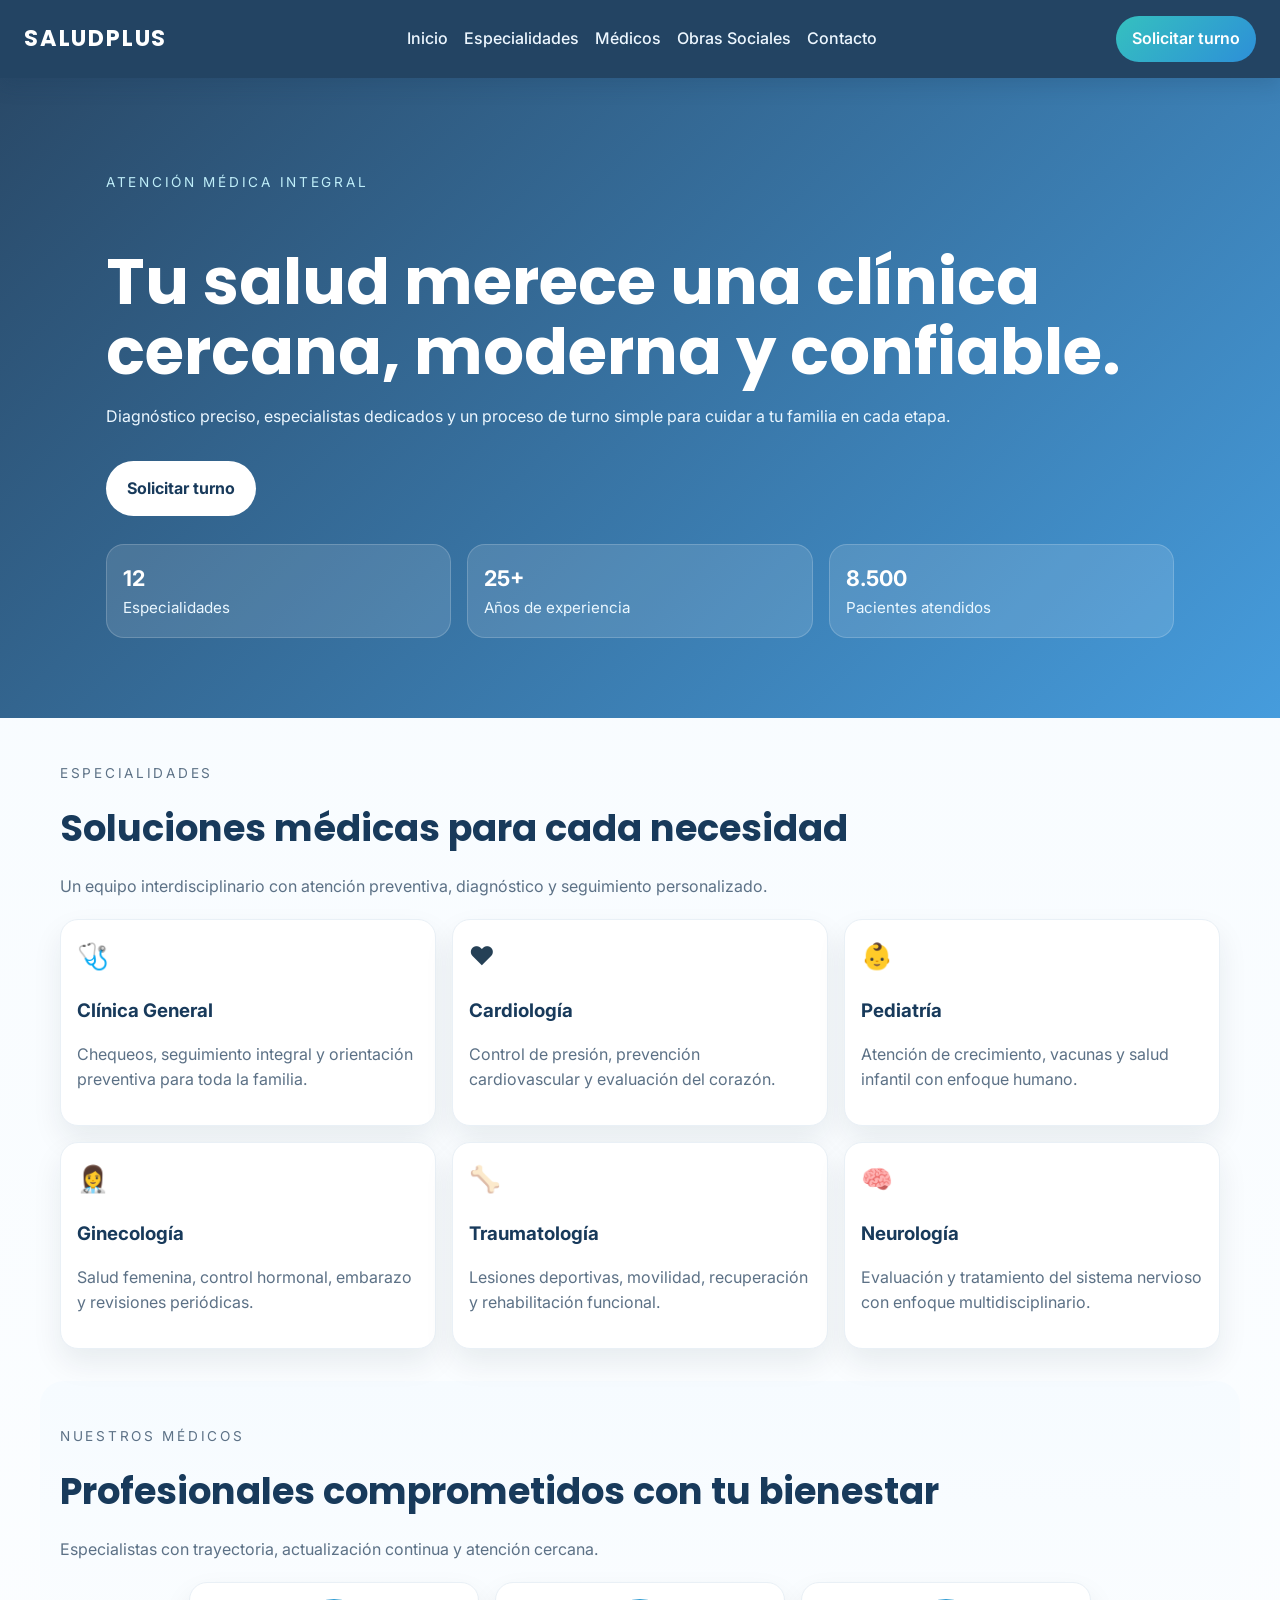
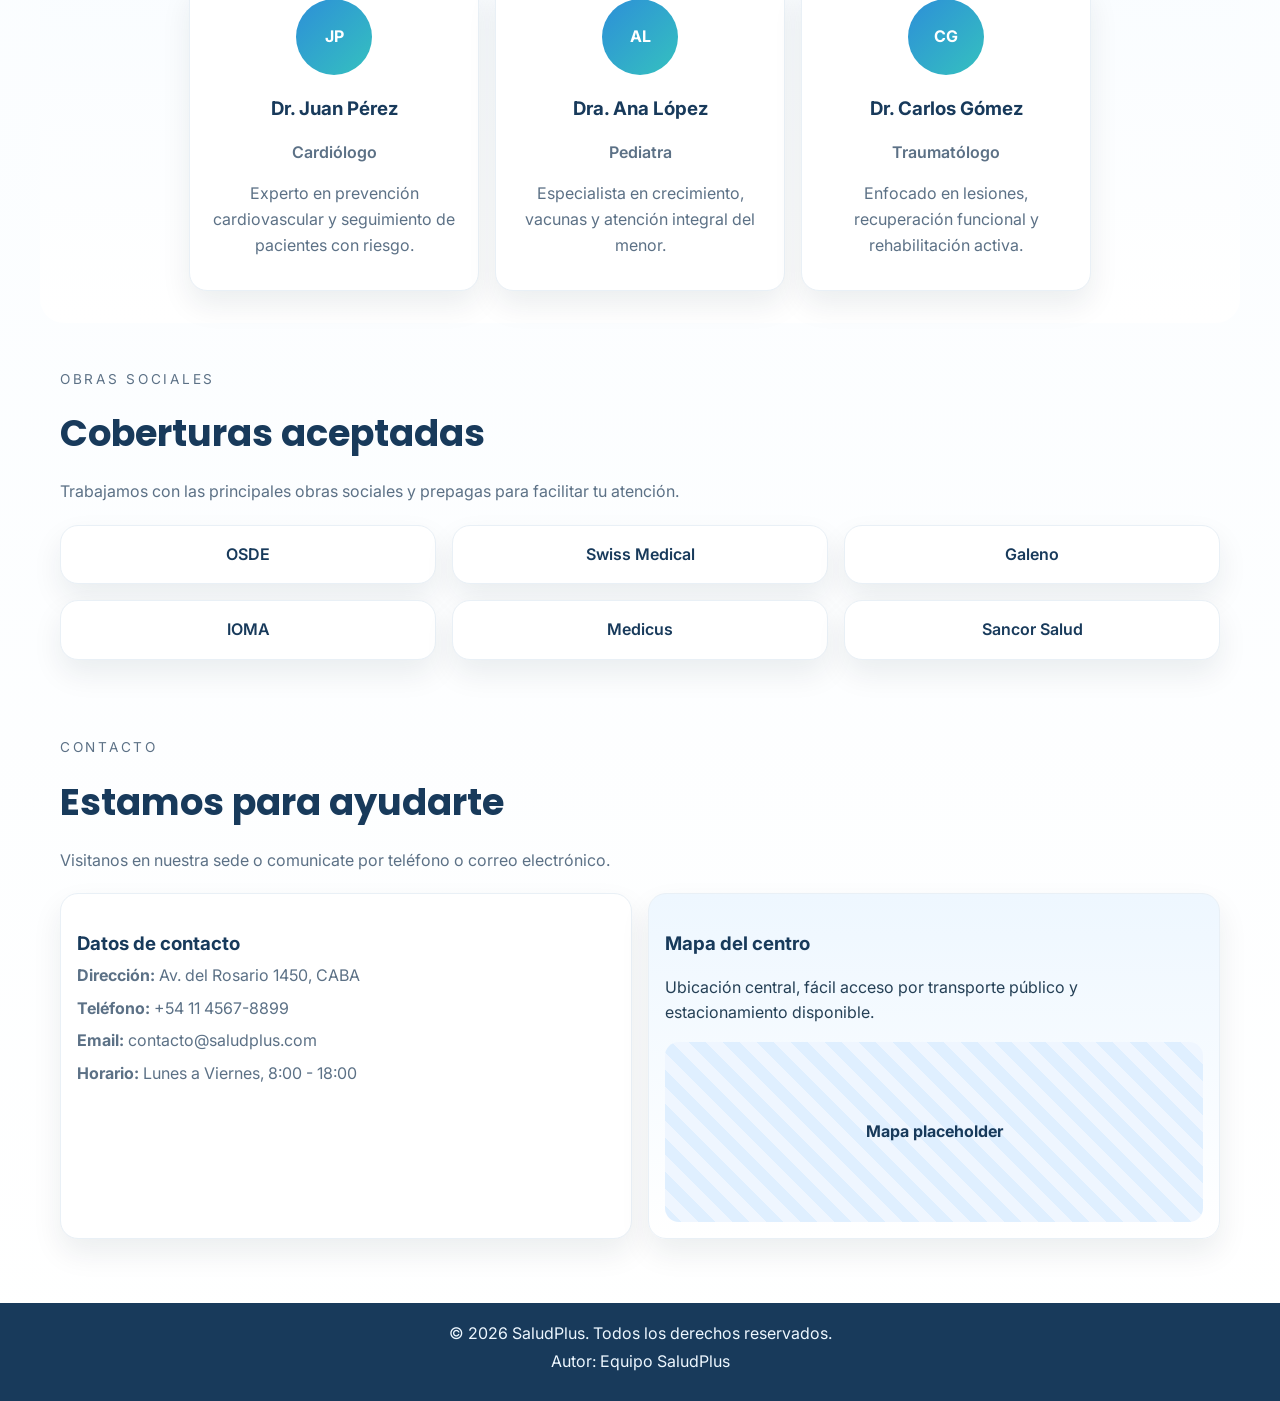
==== index.html @ dac16321 "Primer commit: Etapa 1 (encabezado, secciones y dato de contacto)" ====
<!DOCTYPE html>
<html lang="es">
<head>
  <meta charset="UTF-8">
  <meta name="viewport" content="width=device-width, initial-scale=1.0">
  <meta name="description" content="SaludPlus: clínica médica moderna con especialidades, profesionales y turnos online.">
  <title>SaludPlus | Clínica Médica</title>
  <link rel="preconnect" href="https://fonts.googleapis.com">
  <link rel="preconnect" href="https://fonts.gstatic.com" crossorigin>
  <link href="https://fonts.googleapis.com/css2?family=Inter:wght@400;500;600;700;800&family=Poppins:wght@500;600;700&display=swap" rel="stylesheet">
  <link rel="stylesheet" href="css/style.css">
</head>
<body>
  <header class="header">
    <a class="logo" href="#inicio">SaludPlus</a>
    <nav class="nav">
      <a href="#inicio">Inicio</a>
      <a href="#especialidades">Especialidades</a>
      <a href="#medicos">Médicos</a>
      <a href="#obras-sociales">Obras Sociales</a>
      <a href="#contacto">Contacto</a>
    </nav>
    <a class="nav-cta" href="turnos.html">Solicitar turno</a>
  </header>

  <main>
    <section class="hero" id="inicio">
      <div class="hero-card">
        <p class="eyebrow">Atención médica integral</p>
        <h1>Tu salud merece una clínica cercana, moderna y confiable.</h1>
        <p class="lead">Diagnóstico preciso, especialistas dedicados y un proceso de turno simple para cuidar a tu familia en cada etapa.</p>
        <a class="hero-button" href="turnos.html">Solicitar turno</a>
        <div class="trust-grid">
          <article><strong>12</strong><span>Especialidades</span></article>
          <article><strong>25+</strong><span>Años de experiencia</span></article>
          <article><strong>8.500</strong><span>Pacientes atendidos</span></article>
        </div>
      </div>
    </section>

    <section class="section" id="especialidades">
      <div class="section-heading">
        <p class="eyebrow">Especialidades</p>
        <h2>Soluciones médicas para cada necesidad</h2>
        <p>Un equipo interdisciplinario con atención preventiva, diagnóstico y seguimiento personalizado.</p>
      </div>
      <div class="specialties-grid">
        <article class="card"><span class="badge">🩺</span><h3>Clínica General</h3><p>Chequeos, seguimiento integral y orientación preventiva para toda la familia.</p></article>
        <article class="card"><span class="badge">❤️</span><h3>Cardiología</h3><p>Control de presión, prevención cardiovascular y evaluación del corazón.</p></article>
        <article class="card"><span class="badge">👶</span><h3>Pediatría</h3><p>Atención de crecimiento, vacunas y salud infantil con enfoque humano.</p></article>
        <article class="card"><span class="badge">👩‍⚕️</span><h3>Ginecología</h3><p>Salud femenina, control hormonal, embarazo y revisiones periódicas.</p></article>
        <article class="card"><span class="badge">🦴</span><h3>Traumatología</h3><p>Lesiones deportivas, movilidad, recuperación y rehabilitación funcional.</p></article>
        <article class="card"><span class="badge">🧠</span><h3>Neurología</h3><p>Evaluación y tratamiento del sistema nervioso con enfoque multidisciplinario.</p></article>
      </div>
    </section>

    <section class="section doctors-section" id="medicos">
      <div class="section-heading">
        <p class="eyebrow">Nuestros médicos</p>
        <h2>Profesionales comprometidos con tu bienestar</h2>
        <p>Especialistas con trayectoria, actualización continua y atención cercana.</p>
      </div>
      <div class="doctors-grid">
        <article class="doctor-card">
          <div class="avatar">JP</div>
          <h3>Dr. Juan Pérez</h3>
          <p class="role">Cardiólogo</p>
          <p>Experto en prevención cardiovascular y seguimiento de pacientes con riesgo.</p>
        </article>
        <article class="doctor-card">
          <div class="avatar">AL</div>
          <h3>Dra. Ana López</h3>
          <p class="role">Pediatra</p>
          <p>Especialista en crecimiento, vacunas y atención integral del menor.</p>
        </article>
        <article class="doctor-card">
          <div class="avatar">CG</div>
          <h3>Dr. Carlos Gómez</h3>
          <p class="role">Traumatólogo</p>
          <p>Enfocado en lesiones, recuperación funcional y rehabilitación activa.</p>
        </article>
      </div>
    </section>

    <section class="section" id="obras-sociales">
      <div class="section-heading">
        <p class="eyebrow">Obras sociales</p>
        <h2>Coberturas aceptadas</h2>
        <p>Trabajamos con las principales obras sociales y prepagas para facilitar tu atención.</p>
      </div>
      <div class="coverage-grid">
        <article class="coverage-item">OSDE</article>
        <article class="coverage-item">Swiss Medical</article>
        <article class="coverage-item">Galeno</article>
        <article class="coverage-item">IOMA</article>
        <article class="coverage-item">Medicus</article>
        <article class="coverage-item">Sancor Salud</article>
      </div>
    </section>

    <section class="section contact-section" id="contacto">
      <div class="section-heading">
        <p class="eyebrow">Contacto</p>
        <h2>Estamos para ayudarte</h2>
        <p>Visitanos en nuestra sede o comunicate por teléfono o correo electrónico.</p>
      </div>
      <div class="contact-grid">
        <article class="contact-card">
          <h3>Datos de contacto</h3>
          <ul>
            <li><strong>Dirección:</strong> Av. del Rosario 1450, CABA</li>
            <li><strong>Teléfono:</strong> +54 11 4567-8899</li>
            <li><strong>Email:</strong> contacto@saludplus.com</li>
            <li><strong>Horario:</strong> Lunes a Viernes, 8:00 - 18:00</li>
          </ul>
        </article>
        <article class="contact-card map-card">
          <h3>Mapa del centro</h3>
          <p>Ubicación central, fácil acceso por transporte público y estacionamiento disponible.</p>
          <div class="map-placeholder">Mapa placeholder</div>
        </article>
      </div>
    </section>
  </main>

  <footer class="footer">
    <p>© <span id="year"></span> SaludPlus. Todos los derechos reservados.</p>
    <p>Autor: Equipo SaludPlus</p>
  </footer>

  <script>
    document.getElementById('year').textContent = new Date().getFullYear();
  </script>
</body>
</html>
---- css/style.css ----
:root {
  --navy: #183a5b;
  --blue: #2d8fd8;
  --teal: #35c1bf;
  --mint: #e6f8f6;
  --surface: #ffffff;
  --text: #254056;
  --muted: #5c7186;
}

* { box-sizing: border-box; }
html { scroll-behavior: smooth; }
body {
  margin: 0;
  font-family: 'Inter', Arial, sans-serif;
  color: var(--text);
  background: linear-gradient(180deg, #f6fbff 0%, #ffffff 100%);
  line-height: 1.6;
}

img { max-width: 100%; display: block; }
a { text-decoration: none; color: inherit; }
ul { list-style: none; padding: 0; margin: 0; }

.header {
  display: flex;
  align-items: center;
  justify-content: space-between;
  gap: 1rem;
  padding: 1rem 1.5rem;
  position: sticky;
  top: 0;
  z-index: 10;
  background: rgba(24, 58, 91, 0.95);
  color: #fff;
  box-shadow: 0 8px 18px rgba(24, 58, 91, 0.18);
}

.logo {
  font-family: 'Poppins', Arial, sans-serif;
  font-size: 1.4rem;
  font-weight: 700;
  letter-spacing: 0.08em;
  text-transform: uppercase;
}

.nav, .nav-cta { display: flex; align-items: center; gap: 1rem; }
.nav a { color: #edf7ff; font-weight: 500; }
.nav a:hover, .nav-cta:hover { opacity: 0.9; }
.nav-cta {
  padding: 0.65rem 1rem;
  border-radius: 999px;
  background: linear-gradient(135deg, var(--teal), var(--blue));
  color: #fff;
  font-weight: 600;
}

main { padding-bottom: 2rem; }
.section, .hero { padding: 2rem 1.25rem; }
.section { max-width: 1200px; margin: 0 auto; }
.hero {
  background:
    linear-gradient(135deg, rgba(24, 58, 91, 0.92), rgba(45, 143, 216, 0.88)),
    url('https://images.unsplash.com/photo-1576091160550-2173dba999ef?auto=format&fit=crop&w=1200&q=80') center/cover no-repeat;
  color: #fff;
}
.hero-card {
  max-width: 1100px;
  margin: 0 auto;
  padding: 3rem 1rem;
}
.eyebrow {
  text-transform: uppercase;
  letter-spacing: 0.2em;
  font-size: 0.85rem;
  color: #bfeef9;
}
.hero h1, .section h2 {
  font-family: 'Poppins', Arial, sans-serif;
  color: #fff;
}
.hero h1 { font-size: clamp(2.4rem, 6vw, 4rem); line-height: 1.1; margin-bottom: 0.75rem; }
.lead, .section-heading p { color: #ebf7ff; }
.hero-button {
  display: inline-block;
  margin-top: 1rem;
  padding: 0.9rem 1.3rem;
  border-radius: 999px;
  background: #fff;
  color: var(--navy);
  font-weight: 700;
}
.trust-grid {
  display: grid;
  grid-template-columns: repeat(3, 1fr);
  gap: 1rem;
  margin-top: 1.75rem;
}
.trust-grid article {
  background: rgba(255,255,255,0.12);
  border: 1px solid rgba(255,255,255,0.18);
  border-radius: 18px;
  padding: 1rem;
}
.trust-grid strong { display: block; font-size: 1.35rem; color: #fff; }
.trust-grid span { color: #eaf7ff; font-size: 0.95rem; }

.section-heading { margin-bottom: 1.25rem; }
.section-heading h2 {
  color: var(--navy);
  font-size: clamp(1.7rem, 4vw, 2.3rem);
  margin: 0.2rem 0 0.4rem;
}
.section-heading p { color: var(--muted); }

.specialties-grid {
  display: grid;
  grid-template-columns: repeat(3, minmax(0, 1fr));
  gap: 1rem;
}
.card, .doctor-card, .contact-card, .coverage-item {
  background: var(--surface);
  border-radius: 18px;
  box-shadow: 0 14px 30px rgba(17, 34, 56, 0.08);
  border: 1px solid #e9f0f6;
}
.card { padding: 1rem; }
.badge { font-size: 1.6rem; }
.card h3, .doctor-card h3, .contact-card h3 { color: var(--navy); margin-bottom: 0.25rem; }
.card p, .doctor-card p, .contact-card li { color: var(--muted); }

.doctors-section { background: linear-gradient(180deg, #f6fbff 0%, #ffffff 100%); border-radius: 24px; }
.doctors-grid {
  display: flex;
  flex-wrap: wrap;
  gap: 1rem;
  justify-content: center;
}
.doctor-card { padding: 1rem; width: 290px; text-align: center; }
.avatar {
  width: 76px; height: 76px; margin: 0 auto 0.8rem;
  border-radius: 50%;
  display: grid; place-items: center;
  background: linear-gradient(135deg, var(--blue), var(--teal));
  color: #fff; font-weight: 700;
}
.role { color: var(--blue); font-weight: 600; }

.coverage-grid {
  display: grid;
  grid-template-columns: repeat(3, minmax(0, 1fr));
  gap: 1rem;
}
.coverage-item {
  padding: 1rem;
  text-align: center;
  font-weight: 600;
  color: var(--navy);
}

.contact-grid { display: grid; grid-template-columns: repeat(2, minmax(0, 1fr)); gap: 1rem; }
.contact-card { padding: 1rem; }
.contact-card li { margin-bottom: 0.45rem; }
.map-card { background: linear-gradient(180deg, #eef7ff 0%, #fff 100%); }
.map-placeholder {
  margin-top: 0.8rem;
  min-height: 180px;
  display: grid; place-items: center;
  border-radius: 14px;
  background: repeating-linear-gradient(45deg, #dfefff, #dfefff 12px, #eff6ff 12px, #eff6ff 24px);
  color: var(--navy);
  font-weight: 700;
}

.footer {
  background: var(--navy);
  color: #fff;
  text-align: center;
  padding: 1rem 1.25rem 1.5rem;
}
.footer p { margin: 0.15rem 0; color: #edf7ff; }

@media (max-width: 1024px) {
  .specialties-grid, .coverage-grid { grid-template-columns: repeat(2, 1fr); }
}

@media (max-width: 880px) {
  .header { flex-wrap: wrap; justify-content: center; }
  .nav { flex-wrap: wrap; justify-content: center; }
  .contact-grid { grid-template-columns: 1fr; }
}

@media (max-width: 640px) {
  .hero-card { padding: 2rem 0.2rem; }
  .trust-grid, .specialties-grid, .coverage-grid { grid-template-columns: 1fr; }
  .nav { gap: 0.6rem; font-size: 0.95rem; }
  .nav-cta { width: 100%; justify-content: center; }
}
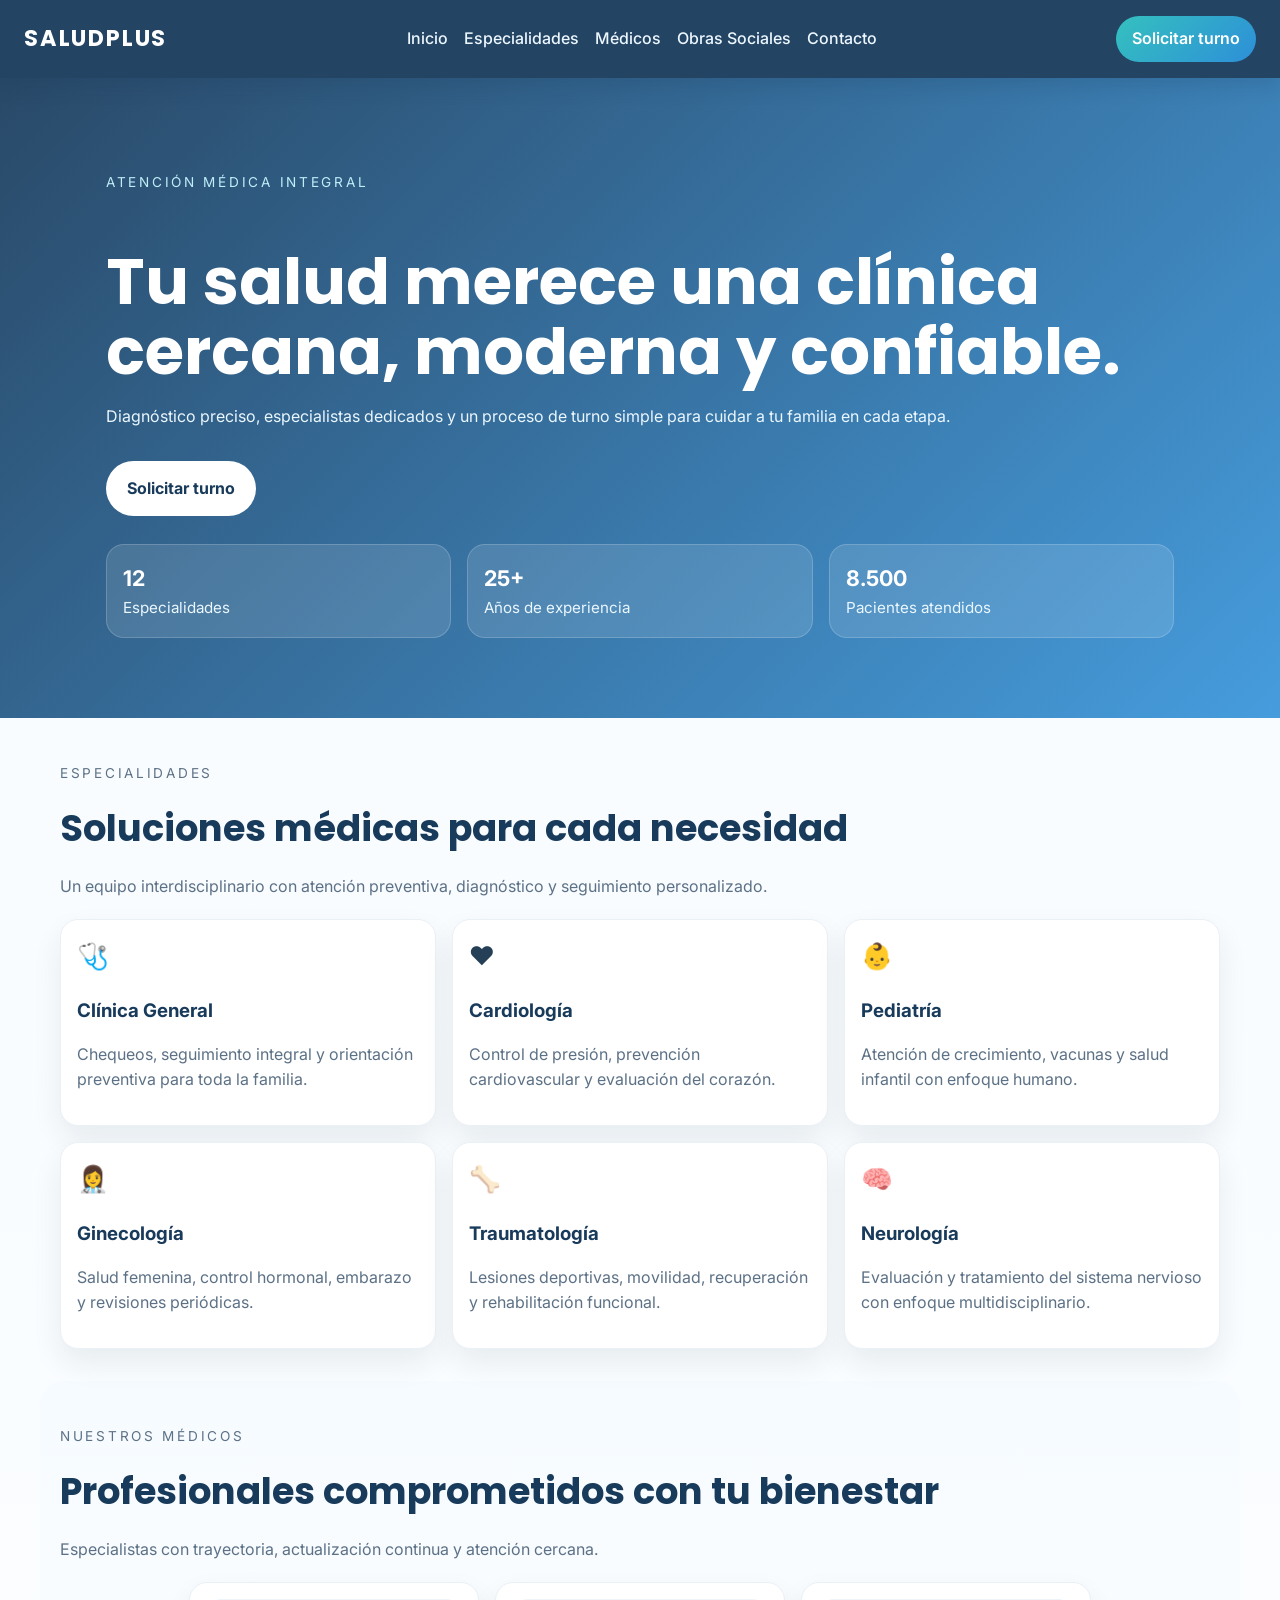
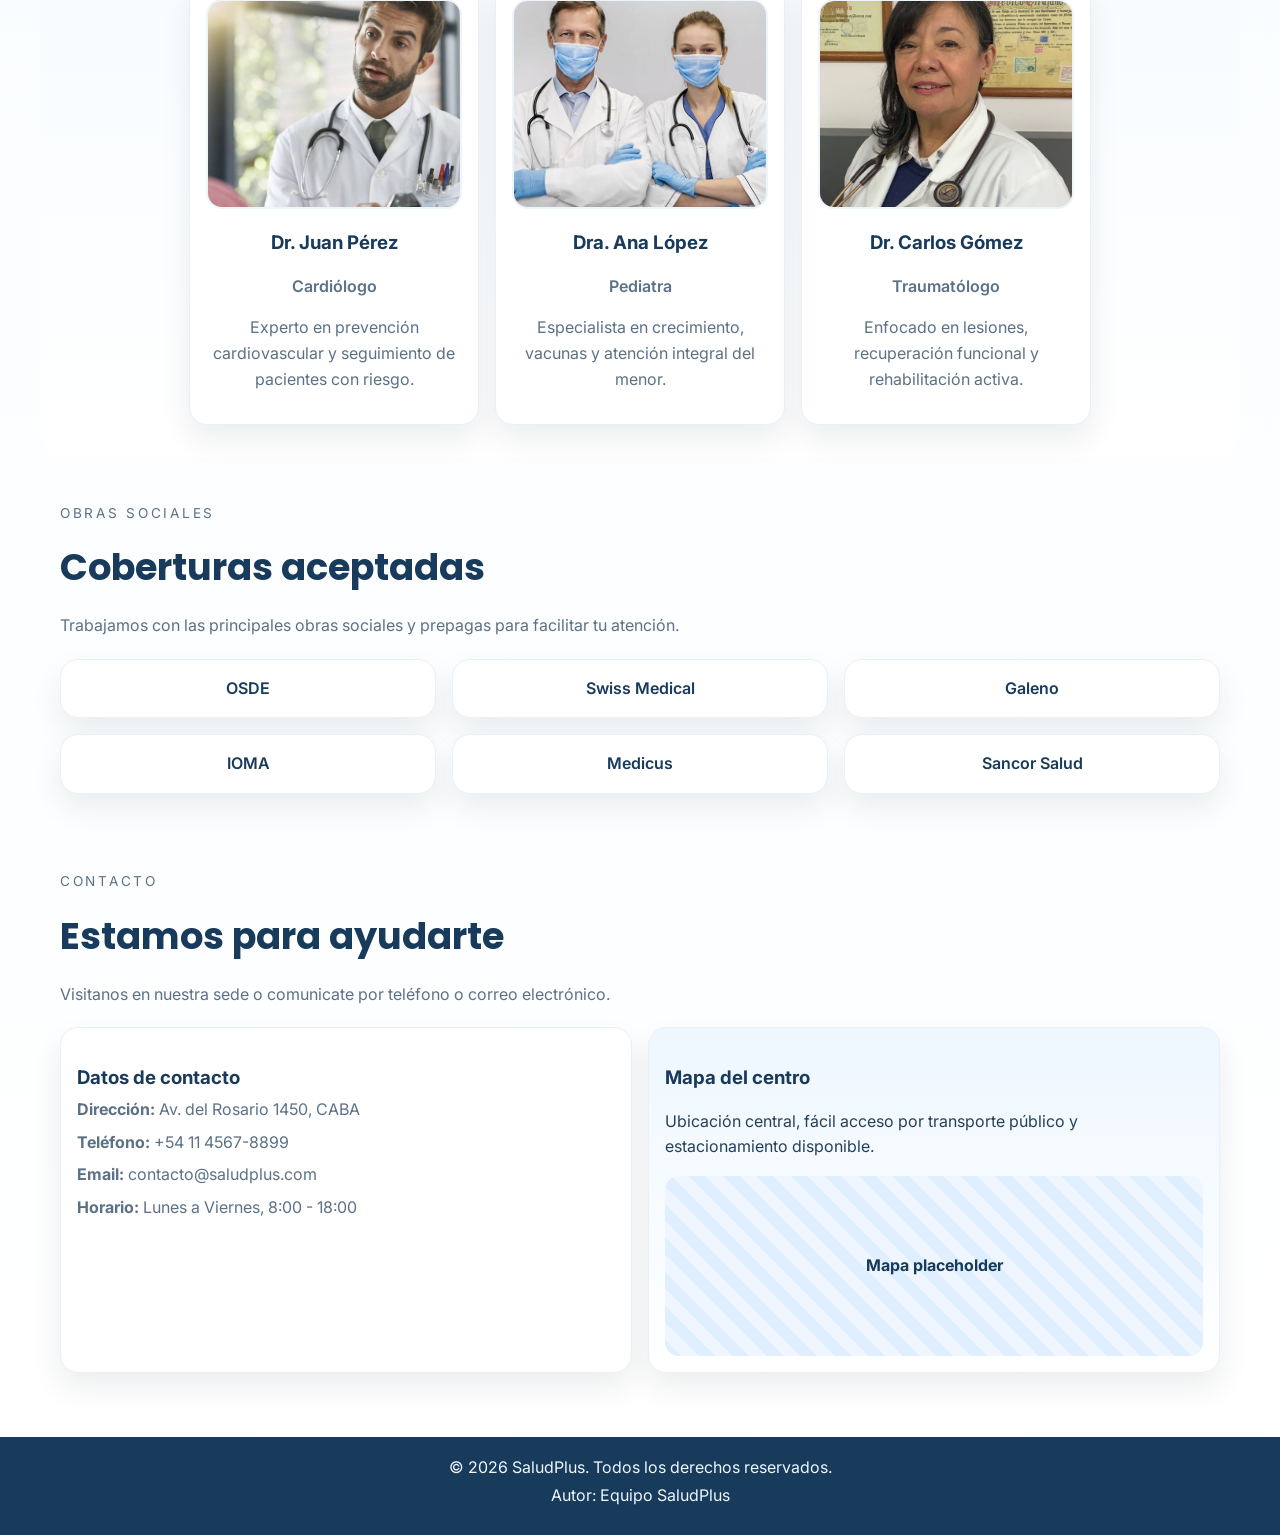
==== commit 53dc1126: "Cuarto  commit: Etapa 4 (Validar estructura segun rubrica)" ====
--- a/index.html
+++ b/index.html
@@ -62,19 +62,19 @@
       </div>
       <div class="doctors-grid">
         <article class="doctor-card">
-          <div class="avatar">JP</div>
+          <img class="doctor-photo" src="medico1.jpg" alt="Profesional médico de SaludPlus" loading="lazy">
           <h3>Dr. Juan Pérez</h3>
           <p class="role">Cardiólogo</p>
           <p>Experto en prevención cardiovascular y seguimiento de pacientes con riesgo.</p>
         </article>
         <article class="doctor-card">
-          <div class="avatar">AL</div>
+          <img class="doctor-photo" src="medicos2.jpg" alt="Equipo médico de SaludPlus" loading="lazy">
           <h3>Dra. Ana López</h3>
           <p class="role">Pediatra</p>
           <p>Especialista en crecimiento, vacunas y atención integral del menor.</p>
         </article>
         <article class="doctor-card">
-          <div class="avatar">CG</div>
+          <img class="doctor-photo" src="medica33.jpg" alt="Profesional médica de SaludPlus" loading="lazy">
           <h3>Dr. Carlos Gómez</h3>
           <p class="role">Traumatólogo</p>
           <p>Enfocado en lesiones, recuperación funcional y rehabilitación activa.</p>
--- a/css/style.css
+++ b/css/style.css
@@ -136,13 +136,23 @@
   gap: 1rem;
   justify-content: center;
 }
-.doctor-card { padding: 1rem; width: 290px; text-align: center; }
-.avatar {
-  width: 76px; height: 76px; margin: 0 auto 0.8rem;
-  border-radius: 50%;
-  display: grid; place-items: center;
-  background: linear-gradient(135deg, var(--blue), var(--teal));
-  color: #fff; font-weight: 700;
+.doctor-card {
+  padding: 1rem;
+  width: 290px;
+  text-align: center;
+  transition: transform 0.2s ease, box-shadow 0.2s ease;
+}
+.doctor-card:hover {
+  transform: translateY(-4px);
+  box-shadow: 0 18px 32px rgba(17, 34, 56, 0.14);
+}
+.doctor-photo {
+  width: 100%;
+  height: 210px;
+  object-fit: cover;
+  border-radius: 16px;
+  margin-bottom: 0.85rem;
+  border: 2px solid #edf5fb;
 }
 .role { color: var(--blue); font-weight: 600; }
 
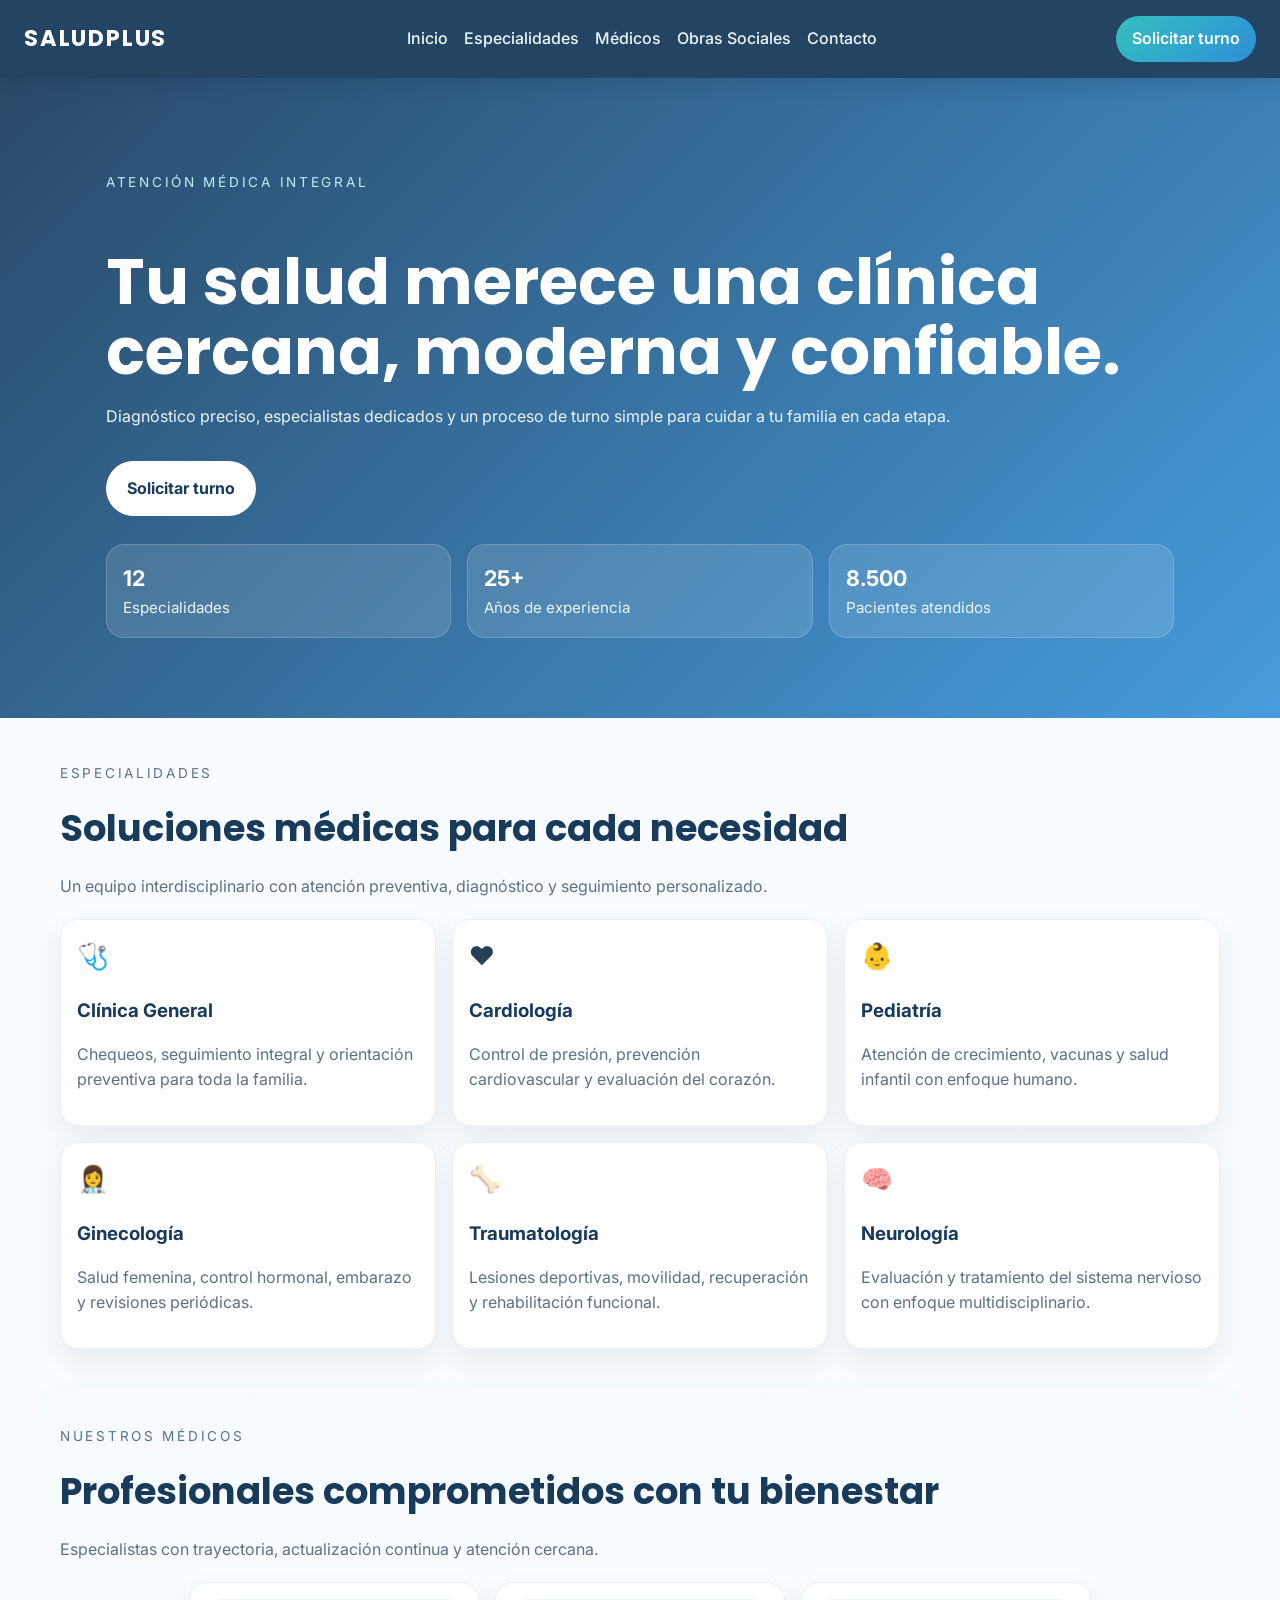
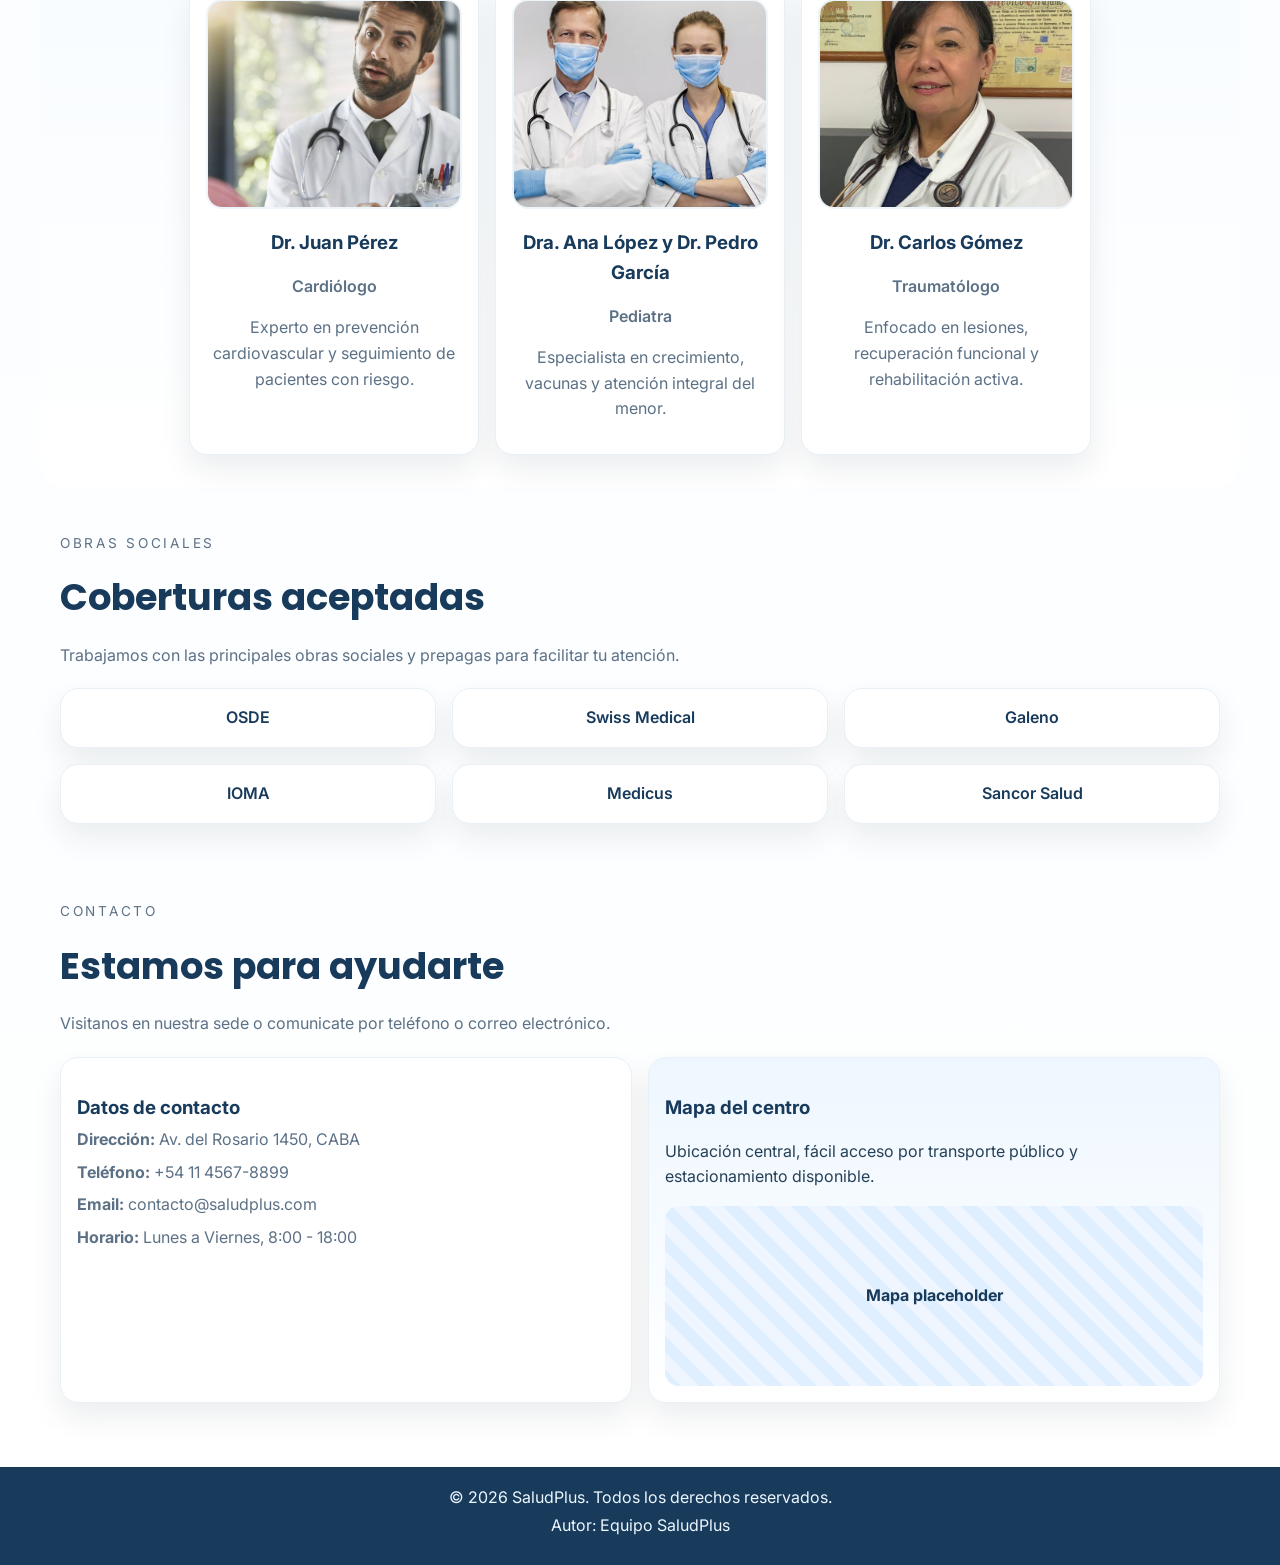
==== commit 53bbf33e: "Quinto  commit: Etapa 5 (Correccion manual de un nombre)" ====
--- a/index.html
+++ b/index.html
@@ -69,7 +69,7 @@
         </article>
         <article class="doctor-card">
           <img class="doctor-photo" src="medicos2.jpg" alt="Equipo médico de SaludPlus" loading="lazy">
-          <h3>Dra. Ana López</h3>
+          <h3>Dra. Ana López y Dr. Pedro García</h3>
           <p class="role">Pediatra</p>
           <p>Especialista en crecimiento, vacunas y atención integral del menor.</p>
         </article>
